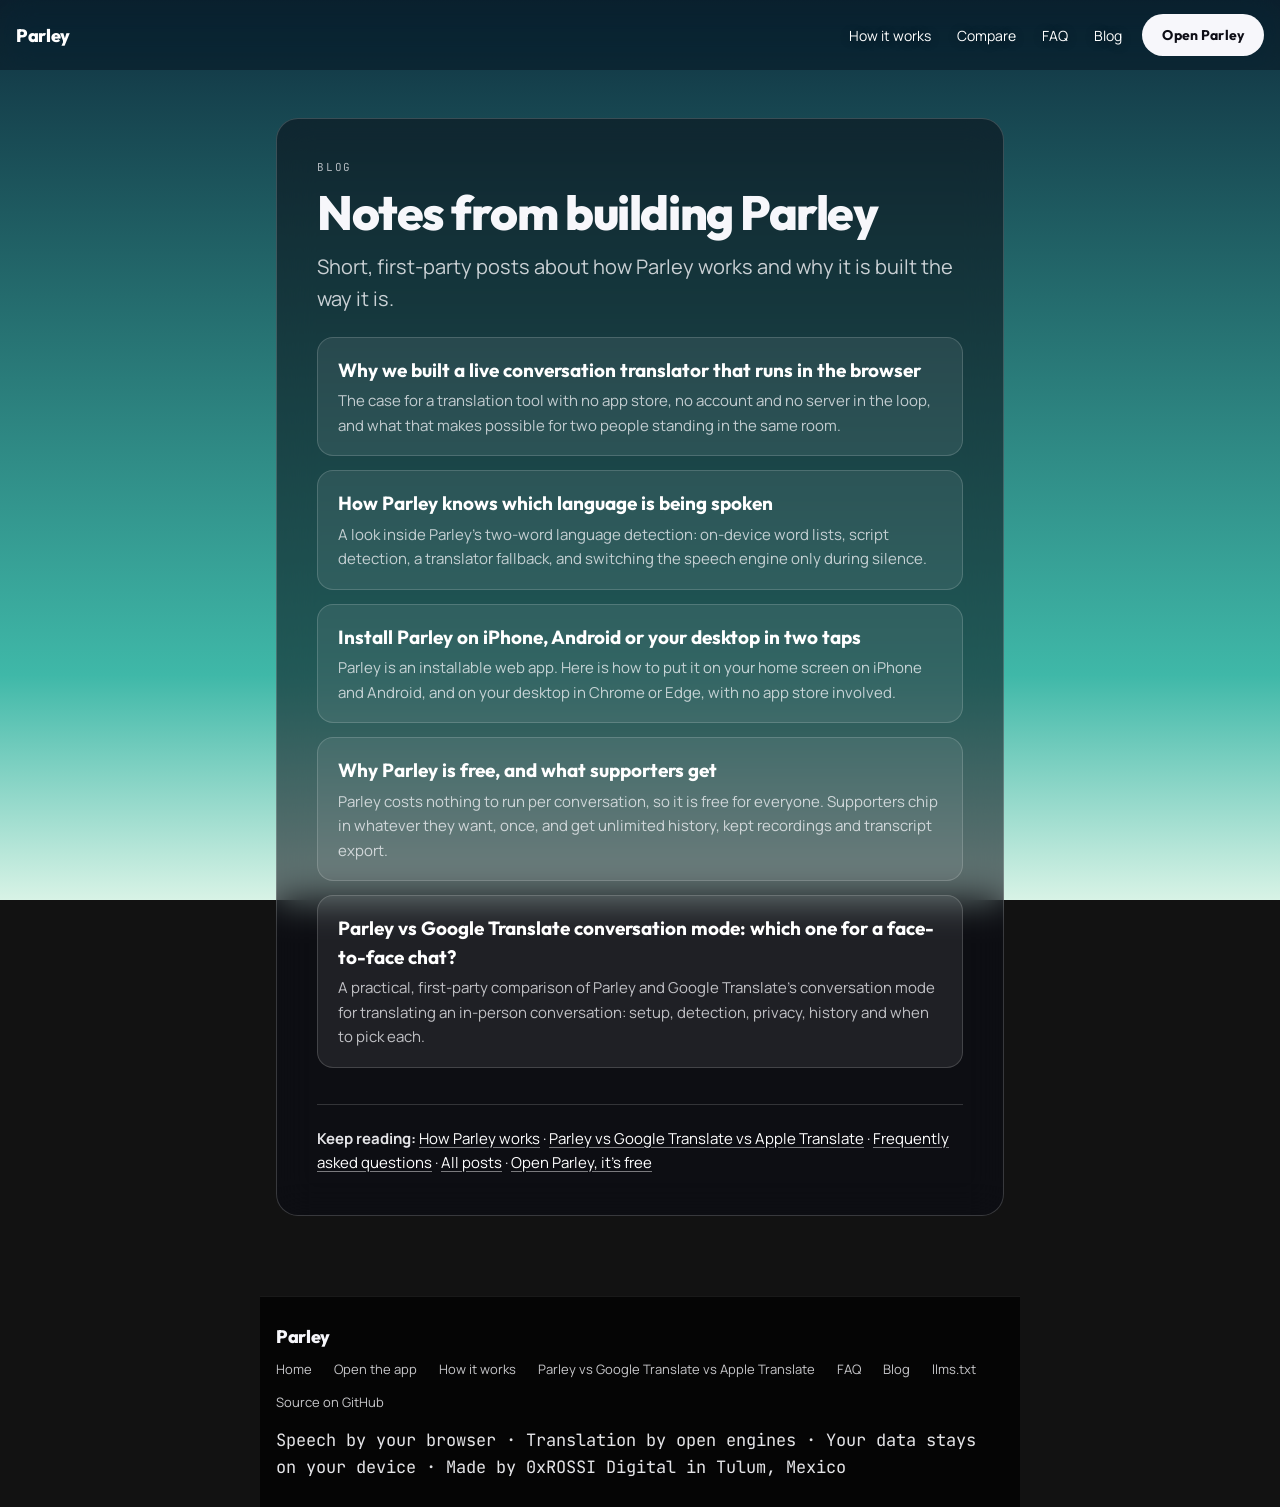
==== blog/index.html @ 6ef605bb "AI search: llms.txt, structured data, compare/FAQ/how-it-works pages, first-party blog, sitemap, rob" ====
<!doctype html>
<html lang="en">
<head>
<meta charset="utf-8">
<meta name="viewport" content="width=device-width, initial-scale=1, viewport-fit=cover">
<title>Parley blog: notes on live conversation translation</title>
<meta name="description" content="Posts from the Parley team about building a free live translator for in-person conversations: language detection, privacy, installing on any device, and comparisons with Google Translate and Apple Translate.">
<link rel="canonical" href="https://parley-murex.vercel.app/blog/">
<meta name="theme-color" content="#050505">
<meta property="og:title" content="Parley blog: notes on live conversation translation">
<meta property="og:description" content="Posts from the Parley team about building a free live translator for in-person conversations: language detection, privacy, installing on any device, and comparisons with Google Translate and Apple Translate.">
<meta property="og:type" content="website">
<meta property="og:url" content="https://parley-murex.vercel.app/blog/">
<meta property="og:site_name" content="Parley">
<meta name="twitter:card" content="summary">
<link rel="icon" href="/icon.svg" type="image/svg+xml">
<link rel="apple-touch-icon" href="/icon-192.png">
<link rel="preconnect" href="https://fonts.googleapis.com">
<link rel="preconnect" href="https://fonts.gstatic.com" crossorigin>
<link rel="stylesheet" href="https://fonts.googleapis.com/css2?family=Outfit:wght@500;600;700;800&family=Manrope:wght@400;500;600;700&family=JetBrains+Mono:wght@400;500&display=swap">
<script>try{var p=JSON.parse(localStorage.getItem("parley.prefs.v1")||"{}").palette;if(p&&p!=="sea")document.documentElement.setAttribute("data-palette",p)}catch(e){}</script>
<link rel="stylesheet" href="/styles.css">
<link rel="stylesheet" href="/landing.css">
<link rel="stylesheet" href="/pages.css">
<script type="application/ld+json">{"@context": "https://schema.org", "@type": "WebPage", "name": "Parley blog: notes on live conversation translation", "description": "Posts from the Parley team about building a free live translator for in-person conversations: language detection, privacy, installing on any device, and comparisons with Google Translate and Apple Translate.", "url": "https://parley-murex.vercel.app/blog/", "isPartOf": {"@type": "WebSite", "name": "Parley", "url": "https://parley-murex.vercel.app"}, "publisher": {"@type": "Organization", "name": "0xROSSI Digital", "url": "https://parley-murex.vercel.app"}}</script>
</head>
<body class="landing doc">
<header class="site-head scrolled">
  <a class="brand" href="/"><span class="brand-mark"></span><span>Parley</span></a>
  <nav class="site-nav" aria-label="Site">
    <a href="/how-it-works">How it works</a>
    <a href="/compare">Compare</a>
    <a href="/faq">FAQ</a>
    <a href="/blog/">Blog</a>
  </nav>
  <a class="btn btn-volt head-cta" href="/app">Open Parley</a>
</header>
<main>
<div class="card"><p class="eyebrow">Blog</p><h1>Notes from building Parley</h1><p class="lede">Short, first-party posts about how Parley works and why it is built the way it is.</p><div class="post-list"><a href="/blog/live-conversation-translation-in-the-browser"><b>Why we built a live conversation translator that runs in the browser</b><span>The case for a translation tool with no app store, no account and no server in the loop, and what that makes possible for two people standing in the same room.</span></a><a href="/blog/how-parley-knows-which-language-is-being-spoken"><b>How Parley knows which language is being spoken</b><span>A look inside Parley's two-word language detection: on-device word lists, script detection, a translator fallback, and switching the speech engine only during silence.</span></a><a href="/blog/install-parley-iphone-android-desktop"><b>Install Parley on iPhone, Android or your desktop in two taps</b><span>Parley is an installable web app. Here is how to put it on your home screen on iPhone and Android, and on your desktop in Chrome or Edge, with no app store involved.</span></a><a href="/blog/why-parley-is-free-and-what-supporters-get"><b>Why Parley is free, and what supporters get</b><span>Parley costs nothing to run per conversation, so it is free for everyone. Supporters chip in whatever they want, once, and get unlimited history, kept recordings and transcript export.</span></a><a href="/blog/parley-vs-google-translate-conversation-mode"><b>Parley vs Google Translate conversation mode: which one for a face-to-face chat?</b><span>A practical, first-party comparison of Parley and Google Translate's conversation mode for translating an in-person conversation: setup, detection, privacy, history and when to pick each.</span></a></div><div class="related"><p><b>Keep reading:</b> <a href="/how-it-works">How Parley works</a> · <a href="/compare">Parley vs Google Translate vs Apple Translate</a> · <a href="/faq">Frequently asked questions</a> · <a href="/blog/">All posts</a> · <a href="/app">Open Parley, it's free</a></p></div></div>
</main>
<footer class="site-foot">
  <div>
    <span class="brand"><span class="brand-mark"></span><span>Parley</span></span>
    <nav aria-label="Pages">
      <a href="/">Home</a><a href="/app">Open the app</a><a href="/how-it-works">How it works</a><a href="/compare">Parley vs Google Translate vs Apple Translate</a><a href="/faq">FAQ</a><a href="/blog/">Blog</a><a href="/llms.txt">llms.txt</a><a href="https://github.com/EliCrossDev/parley">Source on GitHub</a>
    </nav>
    <p class="mono" style="margin-top:14px">Speech by your browser · Translation by open engines · Your data stays on your device · Made by 0xROSSI Digital in Tulum, Mexico</p>
  </div>
</footer>
</body>
</html>
---- styles.css ----
/* Parley — design tokens
   Layout: single dark world. Black ground, white type, two voices in two colors.
   Yellow = Person 1 (volt, shifted warm so it is not Nike's), Blue = Person 2 (electric). */
:root {
  --bg: #050505;
  --bg-2: #0d0d0f;
  --bg-3: #141417;
  --line: rgba(255, 255, 255, 0.08);
  --line-2: rgba(255, 255, 255, 0.16);
  --fg: #f5f5f2;
  --fg-2: rgba(245, 245, 242, 0.62);
  --fg-3: rgba(245, 245, 242, 0.38);
  /* Speaker colors. --volt = language one, --blue = language two (names kept for the stylesheet; palettes below swap the values). */
  --volt: #f7f7fb;        /* language one: white glass */
  --volt-ink: #0e0e16;
  --volt-dim: rgba(247, 247, 251, 0.16);
  --blue: #16162a;        /* language two: dark glass */
  --blue-ink: #f7f7fb;
  --blue-dim: rgba(22, 22, 42, 0.5);
  --mid: #5fd0b8;
  /* sky: top, mid, horizon haze */
  --bg-c1: #0f2f3f; --bg-c2: #3fb8a8; --bg-c3: #d8f3e6;
  --glass: rgba(10, 12, 26, 0.5);
  --glass-2: rgba(10, 12, 26, 0.62);
  --glass-line: rgba(255, 255, 255, 0.22);
  --danger: #ff4d5a;
  --font-display: "Outfit", "Helvetica Neue", Arial, sans-serif;
  --font-body: "Manrope", "Helvetica Neue", Arial, sans-serif;
  --font-mono: "JetBrains Mono", ui-monospace, SFMono-Regular, Menlo, monospace;
  --radius: 22px;
  --radius-sm: 12px;
  --gutter-l: max(16px, env(safe-area-inset-left, 0px));
  --gutter-r: max(16px, env(safe-area-inset-right, 0px));
  --sat: env(safe-area-inset-top, 0px);
  --sab: env(safe-area-inset-bottom, 0px);
  color-scheme: dark;
}

/* Palettes — set data-palette on <html>. */
:root[data-palette="aurora"] { --bg-c1: #5b93d6; --bg-c2: #8fc6d8; --bg-c3: #f3cdb0; --mid: #7fb7c7; }
:root[data-palette="dawn"] { --bg-c1: #2a1f4a; --bg-c2: #c97aa0; --bg-c3: #ffd9a8; --mid: #e39ab0; }
:root[data-palette="sea"] { --bg-c1: #0f2f3f; --bg-c2: #3fb8a8; --bg-c3: #d8f3e6; --mid: #5fd0b8; }
:root[data-palette="night"] { --bg-c1: #070a14; --bg-c2: #1b2a44; --bg-c3: #3a3550; --mid: #2a3a5a; --glass: rgba(6, 8, 16, 0.6); --glass-2: rgba(6, 8, 16, 0.72); --glass-line: rgba(255, 255, 255, 0.16); --volt: #e9e9f2; --blue: #0b0d18; }
:root[data-palette="tide"] { --volt: #4ed8e8; --volt-ink: #00262b; --volt-dim: rgba(78,216,232,.16); --blue: #f2efe6; --blue-ink: #0b0b0d; --blue-dim: rgba(242,239,230,.12); --mid: #2b4bff; --bg-c1: #0b1a4a; --bg-c2: #2b6bff; --bg-c3: #8fe3f0; }
:root[data-palette="dusk"] { --volt: #fff4e0; --volt-ink: #1a0b1f; --volt-dim: rgba(255,244,224,.14); --blue: #ff6a3d; --blue-ink: #2a0e00; --blue-dim: rgba(255,106,61,.2); --mid: #ff3d7a; --bg-c1: #2b0a3d; --bg-c2: #ff3d7a; --bg-c3: #ffd36b; }
:root[data-palette="volt"] { --volt: #d9ff3b; --volt-ink: #0a0b00; --volt-dim: rgba(217,255,59,.14); --blue: #2f6bff; --blue-ink: #ffffff; --blue-dim: rgba(47,107,255,.18); --mid: #3a7bff; --bg-c1: #d9ff3b; --bg-c2: #2f6bff; --bg-c3: #1b2a80; }
:root[data-palette="neon"] { --volt: #4ed8e8; --volt-ink: #00262b; --volt-dim: rgba(78,216,232,.16); --blue: #d9ff3b; --blue-ink: #0a0b00; --blue-dim: rgba(217,255,59,.14); --mid: #2bff9e; --bg-c1: #4ed8e8; --bg-c2: #2bff9e; --bg-c3: #d9ff3b; }
:root[data-palette="ember"] { --volt: #4ed8e8; --volt-ink: #00262b; --volt-dim: rgba(78,216,232,.16); --blue: #ff8a3d; --blue-ink: #2a0e00; --blue-dim: rgba(255,138,61,.16); --mid: #ff4d6d; --bg-c1: #4ed8e8; --bg-c2: #ff4d6d; --bg-c3: #ff8a3d; }

*, *::before, *::after { box-sizing: border-box; }
html, body { height: 100%; }
body {
  margin: 0;
  background: var(--bg);
  color: var(--fg);
  font-family: var(--font-body);
  font-size: 16px;
  line-height: 1.5;
  -webkit-font-smoothing: antialiased;
  overflow-x: hidden;
}
img, svg, canvas { max-width: 100%; display: block; }
[hidden] { display: none !important; }
button { font: inherit; color: inherit; background: none; border: 0; cursor: pointer; padding: 0; }
button:focus-visible, a:focus-visible, input:focus-visible { outline: 2px solid var(--volt); outline-offset: 3px; }
a { color: inherit; text-decoration: none; }
h1, h2, h3 { margin: 0; font-family: var(--font-display); letter-spacing: -0.03em; text-wrap: balance; }
p { margin: 0; }

.eyebrow {
  font-family: var(--font-mono);
  font-size: 11px;
  letter-spacing: 0.18em;
  text-transform: uppercase;
  color: var(--fg-3);
}

.btn {
  display: inline-flex; align-items: center; justify-content: center; gap: 10px;
  height: 52px; padding: 0 26px; border-radius: 999px;
  font-family: var(--font-display); font-weight: 700; font-size: 15px; letter-spacing: 0.01em;
  transition: transform .15s ease, background .2s ease, color .2s ease, box-shadow .2s ease;
  white-space: nowrap;
}
.btn:active { transform: scale(.97); }
.btn-volt { background: var(--volt); color: var(--volt-ink); box-shadow: 0 0 0 0 rgba(217,255,59,0); }
.btn-volt:hover { box-shadow: 0 0 40px rgba(217,255,59,.35); }
.btn-ghost { border: 1px solid var(--line-2); color: var(--fg); }
.btn-ghost:hover { border-color: var(--fg); }
.btn-blue { background: var(--blue); color: var(--blue-ink); }
.btn-blue:hover { box-shadow: 0 0 40px rgba(47,107,255,.4); }

.chip {
  display: inline-flex; align-items: center; gap: 8px;
  height: 34px; padding: 0 14px; border-radius: 999px;
  border: 1px solid var(--line-2); font-size: 13px; color: var(--fg-2);
  font-family: var(--font-mono);
}

@media (prefers-reduced-motion: reduce) {
  *, *::before, *::after { animation-duration: .001ms !important; transition-duration: .001ms !important; scroll-behavior: auto !important; }
}
---- landing.css ----
/* ===== Landing ===== */
.landing { overflow-x: hidden; height: auto; }
.hero-bg { position: fixed; inset: 0; z-index: 0; pointer-events: none; }
.hero-bg::before { content: ""; position: absolute; inset: 0; z-index: 1; backdrop-filter: blur(40px) saturate(1.7); -webkit-backdrop-filter: blur(40px) saturate(1.7); pointer-events: none; }
#hero-canvas { width: 100%; height: 100%; }
.hero-bg::after { content: ""; position: absolute; inset: 0; background:
  linear-gradient(90deg, rgba(5,5,5,.35) 0%, rgba(5,5,5,.1) 40%, rgba(5,5,5,0) 70%),
  linear-gradient(180deg, rgba(5,5,5,.05) 0%, rgba(5,5,5,0) 40%, rgba(5,5,5,.75) 100%); }
@media (max-width: 819px) { .hero-bg::after { background: linear-gradient(180deg, rgba(5,5,5,.4) 0%, rgba(5,5,5,.05) 45%, rgba(5,5,5,.7) 100%); } }

.site-head {
  position: sticky; top: env(safe-area-inset-top, 0px); z-index: 10;
  display: flex; align-items: center; gap: 20px;
  padding-left: var(--gutter-l); padding-right: var(--gutter-r); padding-block: 14px;
  background: transparent;
}
.landing::before { content: ""; position: fixed; inset: 0 0 auto; height: env(safe-area-inset-top, 0px); z-index: 11; background: transparent; }
.brand { display: inline-flex; align-items: center; gap: 9px; font-family: var(--font-display); font-weight: 800; font-size: 18px; letter-spacing: -0.02em; }
.brand-mark { width: 13px; height: 13px; border-radius: 3px; background: linear-gradient(135deg, var(--volt) 50%, var(--blue) 50%); }
.site-nav { margin-left: auto; display: none; gap: 26px; font-size: 14px; color: var(--fg-2); }
.site-nav a:hover { color: var(--fg); }
.head-cta { height: 42px; padding: 0 20px; font-size: 14px; margin-left: auto; }
@media (min-width: 820px) { .site-nav { display: flex; } .head-cta { margin-left: 0; } }

main { position: relative; z-index: 1; }
section {
  padding-left: var(--gutter-l); padding-right: var(--gutter-r);
  padding-block: clamp(64px, 12vw, 140px);
  max-width: 1120px; margin: 0 auto;
}
section h2 { font-size: clamp(32px, 6vw, 60px); font-weight: 800; line-height: 1.02; margin: 12px 0 18px; }

/* Hero */
.hero { padding-top: clamp(60px, 14vh, 140px); padding-bottom: clamp(40px, 8vw, 80px); display: flex; flex-direction: column; gap: 20px; align-items: flex-start; min-height: 70vh; justify-content: center; }
.hero-title { font-size: clamp(56px, 12vw, 136px); font-weight: 800; line-height: .92; letter-spacing: -0.04em; }
.hero-sub { font-size: clamp(17px, 2.2vw, 22px); color: var(--fg-2); max-width: 46ch; }
.hero-ctas { display: flex; gap: 12px; flex-wrap: wrap; }
.hero-note { font-family: var(--font-mono); font-size: 12px; color: var(--fg-3); }

/* Reveal */
.reveal { opacity: 1; transform: none; transition: opacity .7s ease, transform .7s cubic-bezier(.2,.8,.2,1); }
.js .reveal:not(.in) { opacity: 0; transform: translateY(26px); }

/* Demo */
.demo-section { display: grid; grid-template-columns: 1fr; gap: 40px; align-items: center; }
@media (min-width: 820px) { .demo-section { grid-template-columns: 380px 1fr; gap: 80px; } }
.demo-copy p:not(.eyebrow) { color: var(--fg-2); font-size: 17px; max-width: 44ch; }
.phone {
  width: 100%; max-width: 380px; aspect-ratio: 9 / 18.5; margin: 0 auto;
  border-radius: 44px; border: 1px solid var(--line-2); background: linear-gradient(180deg, var(--bg-c1) 0%, var(--bg-c2) 55%, var(--bg-c3) 100%);
  box-shadow: 0 40px 120px rgba(0,0,0,.7), inset 0 0 0 6px #0b0b0d;
  padding: 18px 14px; display: flex; flex-direction: column; gap: 10px; overflow: hidden; position: relative;
}
.phone-top { display: flex; gap: 10px; align-items: center; font-family: var(--font-mono); font-size: 11px; color: var(--fg-3); padding: 8px 8px 0; }
.phone-top .dot { width: 7px; height: 7px; border-radius: 50%; background: var(--danger); animation: blink 1.4s infinite; }
.phone-top .right { margin-left: auto; }
#demo-status.a { color: var(--volt); } #demo-status.b { color: var(--blue); }
.phone .bubble.b { color: var(--blue-ink); }
.pill.b.live { color: var(--blue); }
@keyframes blink { 50% { opacity: .25; } }
.phone-wave { height: 60px; }
#demo-ribbon { width: 100%; height: 100%; }
.phone-convo { flex: 1; display: flex; flex-direction: column; gap: 8px; padding: 4px 4px; overflow: hidden; justify-content: flex-end; }
.phone .bubble { max-width: 86%; padding: 11px 14px 9px; border-radius: 20px; display: flex; flex-direction: column; gap: 3px; animation: pop .35s cubic-bezier(.2,.9,.3,1.2) both; }
.phone .bubble.a { align-self: flex-start; background: var(--volt); color: var(--volt-ink); border-bottom-left-radius: 6px; }
.phone .bubble.b { align-self: flex-end; background: var(--blue); color: #fff; border-bottom-right-radius: 6px; }
.phone .bubble .orig { font-size: 11px; opacity: .7; }
.phone .bubble .trans { font-family: var(--font-display); font-weight: 700; font-size: 17px; line-height: 1.18; letter-spacing: -0.01em; }
@keyframes pop { from { opacity: 0; transform: translateY(12px) scale(.96); } to { opacity: 1; transform: none; } }
.phone-bottom { display: grid; grid-template-columns: 1fr auto 1fr; align-items: center; gap: 10px; padding: 8px 6px 4px; border-top: 1px solid var(--line); }
.pill { display: inline-flex; align-items: center; gap: 8px; height: 34px; padding: 0 12px; border-radius: 999px; border: 1px solid var(--line-2); font-family: var(--font-mono); font-size: 11px; letter-spacing: .08em; color: var(--fg-2); transition: all .25s; }
.pill i { width: 8px; height: 8px; border-radius: 50%; }
.pill.a i { background: var(--volt); } .pill.b i { background: var(--blue); }
.pill.b { justify-self: end; }
.pill.a.live { background: var(--volt-dim); border-color: var(--volt); color: var(--volt); }
.pill.b.live { background: var(--blue-dim); border-color: var(--blue); color: #8fb0ff; }
.phone .stop { width: 44px; height: 44px; border-radius: 50%; background: var(--fg); position: relative; }
.phone .stop::after { content: ""; position: absolute; inset: 14px; border-radius: 4px; background: #000; }

/* How */
.steps { display: grid; grid-template-columns: 1fr; gap: 14px; margin-top: 30px; }
@media (min-width: 720px) { .steps { grid-template-columns: repeat(3, 1fr); } }
.step { padding: 26px; border-radius: var(--radius); border: 1px solid var(--line); background: rgba(13,13,15,.7); backdrop-filter: blur(8px); display: flex; flex-direction: column; gap: 10px; }
.step-n { font-family: var(--font-display); font-weight: 800; font-size: 40px; color: var(--volt); line-height: 1; }
.step:nth-child(2) .step-n { color: var(--fg); } .step:nth-child(3) .step-n { color: var(--blue); }
.step h3 { font-size: 22px; }
.step p { color: var(--fg-2); font-size: 15px; }

/* Features */
.features { display: grid; grid-template-columns: 1fr; gap: 0; border-top: 1px solid var(--line); border-bottom: 1px solid var(--line); padding-block: 0; }
@media (min-width: 720px) { .features { grid-template-columns: repeat(3, 1fr); } .feature + .feature { border-left: 1px solid var(--line); } }
.feature { padding: 36px 26px; display: flex; flex-direction: column; gap: 10px; }
.feature h3 { font-size: 20px; }
.feature p { color: var(--fg-2); font-size: 15px; }
@media (max-width: 719px) { .feature + .feature { border-top: 1px solid var(--line); } }

/* Languages */
.languages { padding-left: 0; padding-right: 0; max-width: none; }
.languages .eyebrow, .languages h2 { padding-left: var(--gutter-l); padding-right: var(--gutter-r); max-width: 1120px; margin-left: auto; margin-right: auto; }
.languages h2 { margin-bottom: 36px; }
.marquee { overflow: hidden; -webkit-mask-image: linear-gradient(to right, transparent, #000 10%, #000 90%, transparent); mask-image: linear-gradient(to right, transparent, #000 10%, #000 90%, transparent); padding: 8px 0; }
.marquee-track { display: flex; gap: 12px; width: max-content; animation: scroll 60s linear infinite; }
.marquee.reverse .marquee-track { animation-direction: reverse; animation-duration: 75s; }
@keyframes scroll { to { transform: translateX(-50%); } }
.lang-tile { display: inline-flex; flex-direction: column; gap: 2px; padding: 14px 20px; border-radius: 16px; border: 1px solid var(--line); background: rgba(13,13,15,.8); white-space: nowrap; }
.lang-tile b { font-family: var(--font-display); font-weight: 700; font-size: 20px; }
.lang-tile span { font-family: var(--font-mono); font-size: 11px; color: var(--fg-3); letter-spacing: .1em; }
.lang-tile:nth-child(3n) b { color: var(--volt); } .lang-tile:nth-child(3n+1) b { color: var(--blue); }

/* Pricing */
.plans { display: grid; grid-template-columns: 1fr; gap: 14px; margin-top: 30px; }
@media (min-width: 720px) { .plans { grid-template-columns: 1fr 1fr; max-width: 820px; } }
.plan { padding: 30px; border-radius: var(--radius); border: 1px solid var(--line); background: rgba(13,13,15,.8); display: flex; flex-direction: column; gap: 14px; }
.plan.pro { border-color: color-mix(in srgb, var(--blue) 50%, transparent); background: linear-gradient(160deg, var(--blue-dim), rgba(13,13,15,.8) 60%); }
.plan-name { font-family: var(--font-mono); font-size: 12px; letter-spacing: .16em; text-transform: uppercase; color: var(--fg-3); }
.plan-price { font-family: var(--font-display); font-weight: 800; font-size: 56px; line-height: 1; letter-spacing: -0.03em; text-wrap: balance; }
.plan.pro .plan-price { font-size: 38px; }
.plan-price span + span { display: block; font-size: 14px; color: rgba(247,247,251,.7); letter-spacing: 0; font-family: var(--font-mono); margin-top: 8px; text-transform: uppercase; }
.plan ul { list-style: none; margin: 0; padding: 0; display: flex; flex-direction: column; gap: 8px; color: var(--fg-2); font-size: 15px; }
.plan li::before { content: "—"; color: var(--fg-3); margin-right: 10px; }
.plan .btn { margin-top: auto; align-self: flex-start; }

/* Open source */
.open-sub { color: var(--fg-2); font-size: 17px; max-width: 60ch; margin-bottom: 30px; }
.credits-grid { display: grid; grid-template-columns: 1fr; gap: 12px; }
@media (min-width: 720px) { .credits-grid { grid-template-columns: 1fr 1fr; } }
.credit { display: flex; flex-direction: column; gap: 6px; padding: 22px; border-radius: 18px; border: 1px solid var(--line); background: rgba(13,13,15,.8); transition: border-color .2s, transform .2s; }
.credit:hover { border-color: var(--volt); transform: translateY(-2px); }
.credit-name { font-family: var(--font-display); font-weight: 700; font-size: 20px; }
.credit-desc { color: var(--fg-2); font-size: 14px; }

/* Final */
.final { text-align: center; display: flex; flex-direction: column; align-items: center; gap: 24px; }
.final h2 { font-size: clamp(40px, 9vw, 96px); }
.btn.big { height: 64px; padding: 0 36px; font-size: 18px; }

.site-foot { position: relative; z-index: 1; display: flex; flex-wrap: wrap; gap: 14px; align-items: center; justify-content: space-between; padding-left: var(--gutter-l); padding-right: var(--gutter-r); padding-block: 26px calc(var(--sab) + 26px); border-top: 1px solid var(--line); background: var(--bg); }
.mono { font-family: var(--font-mono); font-size: 12px; color: var(--fg-3); }

/* glass pass */
.btn-volt { background: #f7f7fb; color: #0e0e16; }
.step, .plan, .credit, .feature, .lang-tile { background: rgba(10,12,26,.55); border-color: rgba(255,255,255,.16); backdrop-filter: blur(18px); -webkit-backdrop-filter: blur(18px); }
.plan.pro { border-color: rgba(255,255,255,.4); background: rgba(10,12,26,.62); }
.btn-blue { background: rgba(255,255,255,.9); color: #0e0e16; }
.phone .bubble.a { background: rgba(255,255,255,.92); color: #0e0e16; }
.phone .bubble.b { background: rgba(14,14,24,.6); color: #f7f7fb; border: 1px solid rgba(255,255,255,.18); }
.pill.a.live { background: rgba(255,255,255,.9); color: #0e0e16; border-color: #fff; }
.pill.b.live { background: rgba(14,14,24,.7); color: #f7f7fb; border-color: rgba(255,255,255,.45); }
.pill.a i { background: #fff; } .pill.b i { background: #16162a; border: 1px solid rgba(255,255,255,.6); }
.step-n, .step:nth-child(3) .step-n { color: #f7f7fb; }
.lang-tile:nth-child(3n) b, .lang-tile:nth-child(3n+1) b { color: #f7f7fb; }
.brand-mark { display: none; }

/* readability over the sky */
.hero-title { text-shadow: 0 2px 24px rgba(0,0,0,.35); }
.hero-sub { color: #f7f7fb; text-shadow: 0 1px 14px rgba(0,0,0,.4); }
.hero-note, .hero .eyebrow { color: rgba(247,247,251,.85); text-shadow: 0 1px 10px rgba(0,0,0,.4); }
.site-nav a { color: #f7f7fb; text-shadow: 0 1px 10px rgba(0,0,0,.35); }
.demo-copy p:not(.eyebrow), .step p, .feature p, .plan ul, .credit-desc, .open-sub { color: rgba(247,247,251,.88); }
.eyebrow { color: rgba(247,247,251,.75); }

/* demo phone matches the live app */
.phone { position: relative; }
.phone::before { content: ""; position: absolute; inset: 6px; border-radius: 40px; backdrop-filter: blur(30px) saturate(1.4); -webkit-backdrop-filter: blur(30px) saturate(1.4); background: linear-gradient(180deg, rgba(8,8,14,.1), rgba(8,8,14,.3)); pointer-events: none; }
.phone > * { position: relative; }
.phone-top { color: rgba(247,247,251,.85); } #demo-status { color: #f7f7fb !important; letter-spacing: .06em; text-transform: uppercase; }
.phone-bottom { background: rgba(10,12,26,.35); border-radius: 0 0 36px 36px; margin: 0 -8px -12px; padding: 10px 14px 12px; }
.phone .stop { background: #f7f7fb; } .phone .stop::after { background: #0e0e16; }

/* headline language flip */
.flip { display: inline-block; white-space: nowrap; transform-origin: 50% 100%; }
.flip.in { animation: flipin .18s cubic-bezier(.2,.8,.2,1); }
.flip.flipping { color: rgba(247,247,251,.85); }
.flip.settled { animation: settle .5s cubic-bezier(.2,.9,.2,1.2); color: #f7f7fb; }
@keyframes flipin { from { opacity: .2; transform: translateY(.12em) rotateX(55deg); } to { opacity: 1; transform: none; } }
@keyframes settle { 0% { transform: scale(.96); letter-spacing: -.06em; } 60% { transform: scale(1.015); } 100% { transform: none; } }
/* readability where the sky gets bright */
.site-head { transition: background .3s, backdrop-filter .3s; }
.site-head.scrolled { background: rgba(8,10,20,.42); backdrop-filter: blur(16px) saturate(1.2); -webkit-backdrop-filter: blur(16px) saturate(1.2); }
.demo-copy { position: relative; }
.demo-copy h2, .demo-copy p { text-shadow: 0 2px 18px rgba(0,0,0,.45); }
.how .eyebrow, .how h2, .pricing h2, .pricing .eyebrow, .languages h2, .languages .eyebrow, .open h2, .open .eyebrow, .open-sub, .final h2 { text-shadow: 0 2px 18px rgba(0,0,0,.45); }

.pill { min-width: 92px; justify-content: center; }
.pill.a { justify-self: start; }

/* Hero language chips: pick the site language before going on */
.hero-langs { display: flex; flex-wrap: wrap; gap: 8px; margin-top: 2px; }
.hero-langs button { height: 32px; padding: 0 13px; border-radius: 999px; border: 1px solid rgba(255,255,255,.3); background: rgba(255,255,255,.12); color: #f7f7fb; font-family: var(--font-body); font-size: 13px; font-weight: 500; cursor: pointer; backdrop-filter: blur(12px); -webkit-backdrop-filter: blur(12px); transition: background .2s, border-color .2s, color .2s, transform .2s; }
.hero-langs button:hover { background: rgba(255,255,255,.22); }
.hero-langs button.is-active { background: rgba(255,255,255,.92); color: #0e0e16; border-color: #fff; }
.hero-langs button:active { transform: scale(.97); }
.hero-tip { font-size: 14px; line-height: 1.45; color: #f7f7fb; background: rgba(14,14,24,.45); border: 1px solid rgba(255,255,255,.25); border-radius: 14px; padding: 12px 14px; backdrop-filter: blur(14px); -webkit-backdrop-filter: blur(14px); max-width: 520px; }
.foot-nav { display: flex; flex-wrap: wrap; gap: 10px 22px; font-size: 13px; width: 100%; margin-top: 6px; }
.foot-nav a { color: rgba(247,247,251,.75); text-decoration: none; } .foot-nav a:hover { color: #fff; }
---- pages.css ----
/* Parley: article and info pages */
body.doc { background: linear-gradient(180deg, var(--bg-c1, #0f2f3f) 0%, var(--bg-c2, #3fb8a8) 75%, var(--bg-c3, #d8f3e6) 100%) fixed; color: #f7f7fb; font-family: var(--font-body); margin: 0; min-height: 100vh; }
.doc .site-head { position: sticky; top: 0; }
.doc main { max-width: 760px; margin: 0 auto; padding: 48px max(16px, env(safe-area-inset-left, 0px)) 80px max(16px, env(safe-area-inset-right, 0px)); }
.doc article, .doc .card { background: rgba(10,12,20,.55); border: 1px solid rgba(255,255,255,.18); border-radius: 22px; padding: clamp(22px, 4vw, 40px); backdrop-filter: blur(18px); -webkit-backdrop-filter: blur(18px); }
.doc h1 { font-family: var(--font-display); font-weight: 800; font-size: clamp(32px, 6vw, 48px); line-height: 1.05; letter-spacing: -0.03em; margin: 0 0 14px; text-wrap: balance; }
.doc h2 { font-family: var(--font-display); font-weight: 700; font-size: clamp(22px, 3.6vw, 28px); letter-spacing: -0.02em; margin: 34px 0 10px; text-wrap: balance; }
.doc h3 { font-family: var(--font-display); font-weight: 600; font-size: 18px; margin: 24px 0 6px; }
.doc p, .doc li { font-size: 17px; line-height: 1.6; color: rgba(247,247,251,.92); }
.doc .lede { font-size: 20px; color: rgba(247,247,251,.8); }
.doc .eyebrow { font-family: var(--font-mono); font-size: 11px; letter-spacing: .16em; text-transform: uppercase; color: rgba(247,247,251,.7); margin: 0 0 10px; }
.doc a { color: #fff; text-decoration: underline; text-underline-offset: 3px; text-decoration-color: rgba(255,255,255,.45); }
.doc a:hover { text-decoration-color: #fff; }
.doc table { width: 100%; border-collapse: collapse; margin: 18px 0; font-size: 15px; }
.doc th, .doc td { text-align: left; padding: 10px 10px; border-bottom: 1px solid rgba(255,255,255,.16); vertical-align: top; }
.doc th { font-family: var(--font-mono); font-size: 11px; letter-spacing: .12em; text-transform: uppercase; color: rgba(247,247,251,.7); }
.doc .table-wrap { overflow-x: auto; }
.doc .cta { display: inline-flex; align-items: center; height: 50px; padding: 0 22px; border-radius: 999px; background: #fff; color: #0e0e16; font-weight: 700; text-decoration: none; margin-top: 18px; }
.doc .meta { font-family: var(--font-mono); font-size: 12px; color: rgba(247,247,251,.65); margin-bottom: 18px; }
.doc .post-list { display: grid; gap: 14px; margin-top: 22px; }
.doc .post-list a { display: block; padding: 18px 20px; border-radius: 16px; background: rgba(255,255,255,.08); border: 1px solid rgba(255,255,255,.16); text-decoration: none; }
.doc .post-list a b { display: block; font-family: var(--font-display); font-size: 19px; margin-bottom: 4px; }
.doc .post-list a span { color: rgba(247,247,251,.75); font-size: 15px; }
.doc .related { margin-top: 36px; padding-top: 22px; border-top: 1px solid rgba(255,255,255,.16); }
.doc .related p { font-size: 15px; }
.doc .site-foot { max-width: 760px; margin: 0 auto; }
.doc .site-foot nav { display: flex; flex-wrap: wrap; gap: 14px 22px; font-size: 13px; margin-top: 10px; }
.doc .site-foot nav a { color: rgba(247,247,251,.8); text-decoration: none; }
.doc .brand, .doc .btn, .doc .site-nav a { text-decoration: none; }
.doc .btn-volt { color: #0e0e16; }
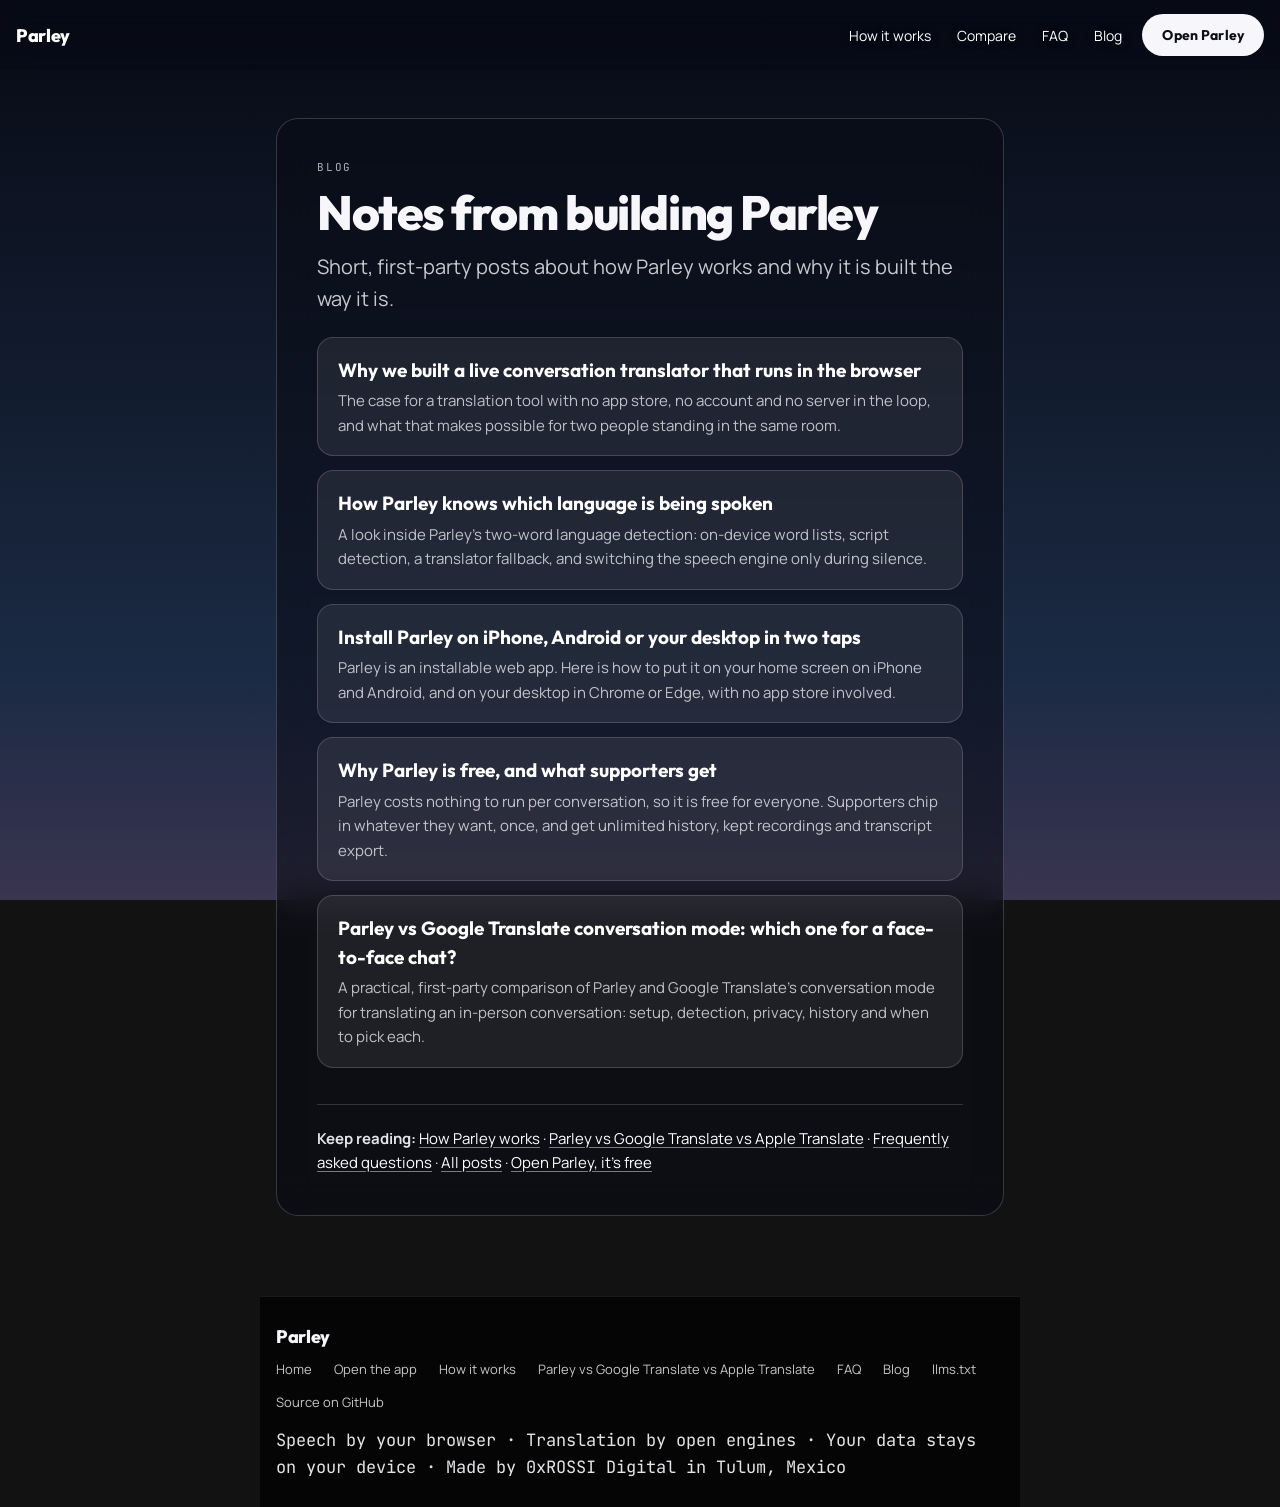
==== commit 1d6c7f5c: "Night is the default palette everywhere; icon on night colors; Night first in the picker Co-Authored" ====
--- a/blog/index.html
+++ b/blog/index.html
@@ -1,5 +1,5 @@
 <!doctype html>
-<html lang="en">
+<html lang="en" data-palette="night">
 <head>
 <meta charset="utf-8">
 <meta name="viewport" content="width=device-width, initial-scale=1, viewport-fit=cover">
@@ -18,7 +18,7 @@
 <link rel="preconnect" href="https://fonts.googleapis.com">
 <link rel="preconnect" href="https://fonts.gstatic.com" crossorigin>
 <link rel="stylesheet" href="https://fonts.googleapis.com/css2?family=Outfit:wght@500;600;700;800&family=Manrope:wght@400;500;600;700&family=JetBrains+Mono:wght@400;500&display=swap">
-<script>try{var p=JSON.parse(localStorage.getItem("parley.prefs.v1")||"{}").palette;if(p&&p!=="sea")document.documentElement.setAttribute("data-palette",p)}catch(e){}</script>
+<script>try{var p=JSON.parse(localStorage.getItem("parley.prefs.v1")||"{}").palette;document.documentElement.setAttribute("data-palette",p||"night")}catch(e){}</script>
 <link rel="stylesheet" href="/styles.css">
 <link rel="stylesheet" href="/landing.css">
 <link rel="stylesheet" href="/pages.css">
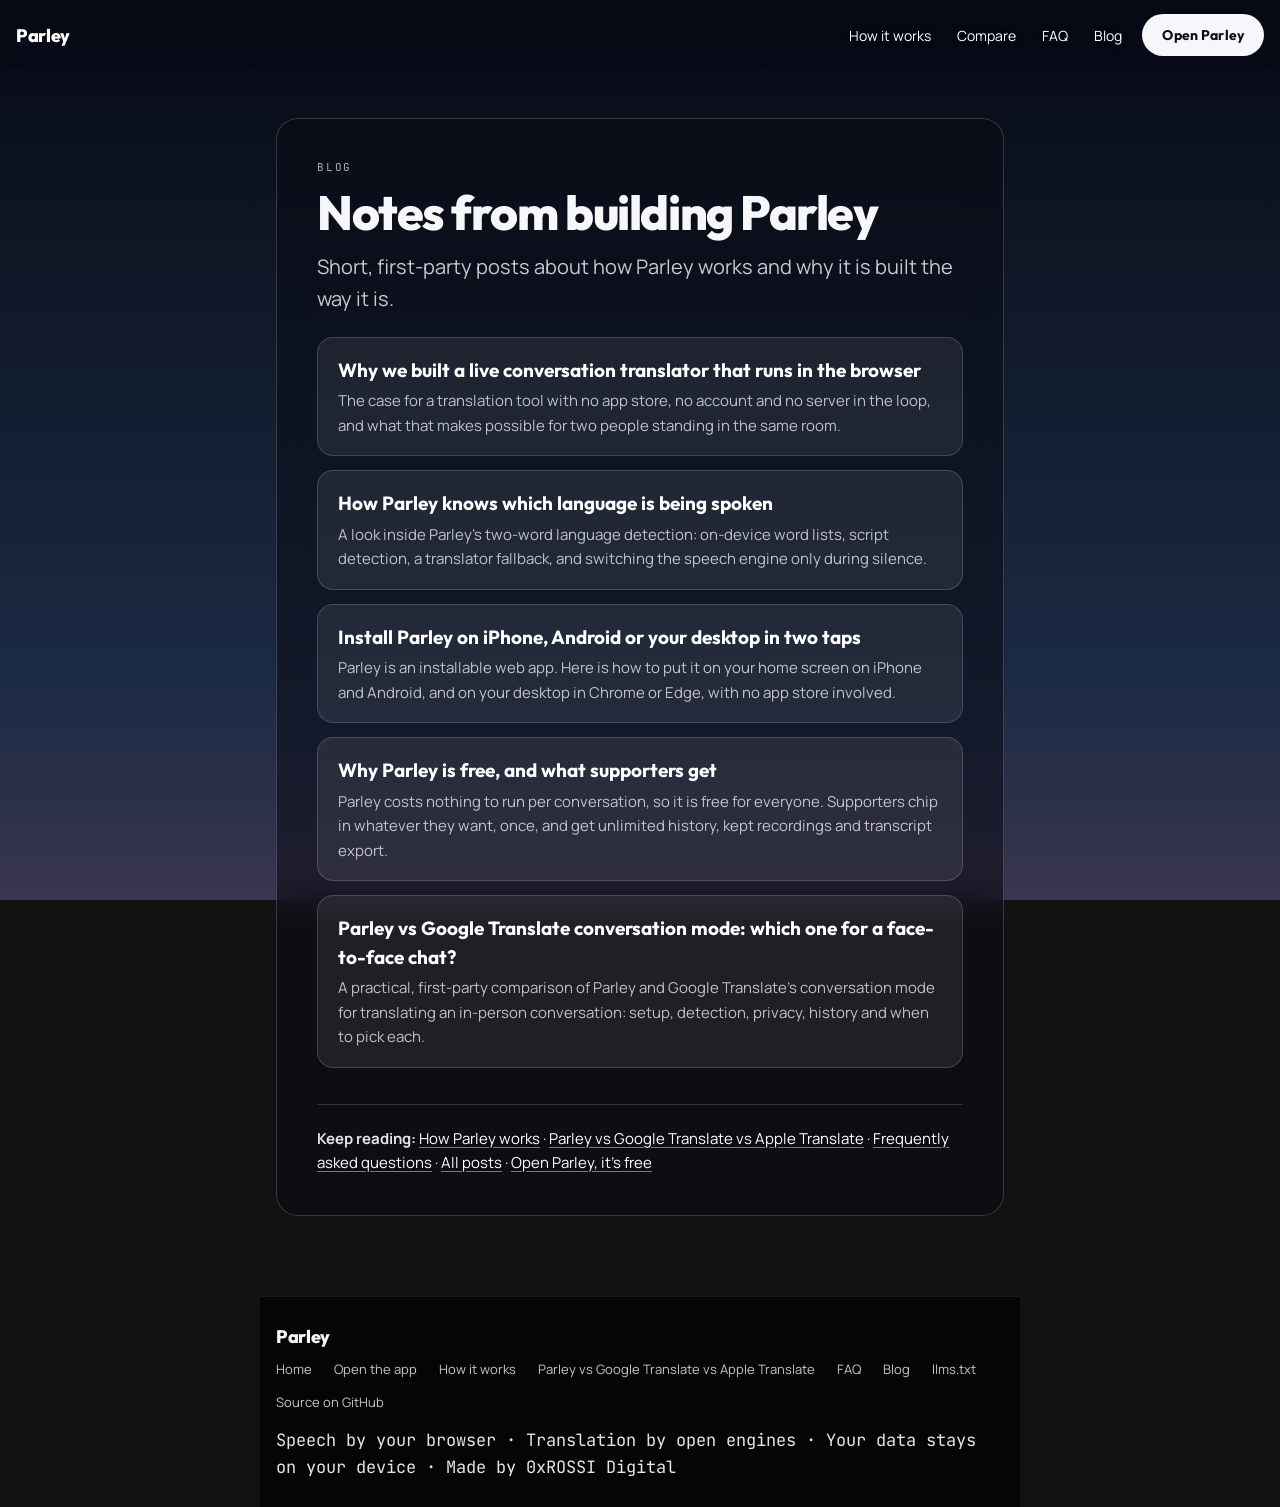
==== commit 3d14d377: "Drop location from maker credit; add offline FAQ Co-Authored-By: Claude Fable 5.1 <noreply@anthropic" ====
--- a/blog/index.html
+++ b/blog/index.html
@@ -5,16 +5,18 @@
 <meta name="viewport" content="width=device-width, initial-scale=1, viewport-fit=cover">
 <title>Parley blog: notes on live conversation translation</title>
 <meta name="description" content="Posts from the Parley team about building a free live translator for in-person conversations: language detection, privacy, installing on any device, and comparisons with Google Translate and Apple Translate.">
-<link rel="canonical" href="https://parley-murex.vercel.app/blog/">
+<link rel="canonical" href="https://getparley.vercel.app/blog/">
 <meta name="theme-color" content="#050505">
 <meta property="og:title" content="Parley blog: notes on live conversation translation">
 <meta property="og:description" content="Posts from the Parley team about building a free live translator for in-person conversations: language detection, privacy, installing on any device, and comparisons with Google Translate and Apple Translate.">
 <meta property="og:type" content="website">
-<meta property="og:url" content="https://parley-murex.vercel.app/blog/">
+<meta property="og:url" content="https://getparley.vercel.app/blog/">
 <meta property="og:site_name" content="Parley">
 <meta name="twitter:card" content="summary">
 <link rel="icon" href="/icon.svg" type="image/svg+xml">
-<link rel="apple-touch-icon" href="/icon-192.png">
+<link rel="icon" type="image/png" sizes="32x32" href="/favicon-32.png">
+<link rel="shortcut icon" href="/favicon.ico">
+<link rel="apple-touch-icon" href="/apple-touch-icon.png">
 <link rel="preconnect" href="https://fonts.googleapis.com">
 <link rel="preconnect" href="https://fonts.gstatic.com" crossorigin>
 <link rel="stylesheet" href="https://fonts.googleapis.com/css2?family=Outfit:wght@500;600;700;800&family=Manrope:wght@400;500;600;700&family=JetBrains+Mono:wght@400;500&display=swap">
@@ -22,7 +24,7 @@
 <link rel="stylesheet" href="/styles.css">
 <link rel="stylesheet" href="/landing.css">
 <link rel="stylesheet" href="/pages.css">
-<script type="application/ld+json">{"@context": "https://schema.org", "@type": "WebPage", "name": "Parley blog: notes on live conversation translation", "description": "Posts from the Parley team about building a free live translator for in-person conversations: language detection, privacy, installing on any device, and comparisons with Google Translate and Apple Translate.", "url": "https://parley-murex.vercel.app/blog/", "isPartOf": {"@type": "WebSite", "name": "Parley", "url": "https://parley-murex.vercel.app"}, "publisher": {"@type": "Organization", "name": "0xROSSI Digital", "url": "https://parley-murex.vercel.app"}}</script>
+<script type="application/ld+json">{"@context": "https://schema.org", "@type": "WebPage", "name": "Parley blog: notes on live conversation translation", "description": "Posts from the Parley team about building a free live translator for in-person conversations: language detection, privacy, installing on any device, and comparisons with Google Translate and Apple Translate.", "url": "https://getparley.vercel.app/blog/", "isPartOf": {"@type": "WebSite", "name": "Parley", "url": "https://getparley.vercel.app"}, "publisher": {"@type": "Organization", "name": "0xROSSI Digital", "url": "https://getparley.vercel.app"}}</script>
 </head>
 <body class="landing doc">
 <header class="site-head scrolled">
@@ -44,7 +46,7 @@
     <nav aria-label="Pages">
       <a href="/">Home</a><a href="/app">Open the app</a><a href="/how-it-works">How it works</a><a href="/compare">Parley vs Google Translate vs Apple Translate</a><a href="/faq">FAQ</a><a href="/blog/">Blog</a><a href="/llms.txt">llms.txt</a><a href="https://github.com/EliCrossDev/parley">Source on GitHub</a>
     </nav>
-    <p class="mono" style="margin-top:14px">Speech by your browser · Translation by open engines · Your data stays on your device · Made by 0xROSSI Digital in Tulum, Mexico</p>
+    <p class="mono" style="margin-top:14px">Speech by your browser · Translation by open engines · Your data stays on your device · Made by 0xROSSI Digital</p>
   </div>
 </footer>
 </body>
--- a/landing.css
+++ b/landing.css
@@ -47,7 +47,9 @@
 .demo-copy p:not(.eyebrow) { color: var(--fg-2); font-size: 17px; max-width: 44ch; }
 .phone {
   width: 100%; max-width: 380px; aspect-ratio: 9 / 18.5; margin: 0 auto;
-  border-radius: 44px; border: 1px solid var(--line-2); background: linear-gradient(180deg, var(--bg-c1) 0%, var(--bg-c2) 55%, var(--bg-c3) 100%);
+  border-radius: 44px; border: 1px solid var(--line-2);
+  /* The phone is a window onto the same sky the live screen uses, frosted the same way */
+  background: linear-gradient(180deg, rgba(5,5,5,.12) 0%, rgba(5,5,5,.04) 45%, rgba(5,5,5,.35) 100%); backdrop-filter: blur(44px) saturate(1.7); -webkit-backdrop-filter: blur(44px) saturate(1.7);
   box-shadow: 0 40px 120px rgba(0,0,0,.7), inset 0 0 0 6px #0b0b0d;
   padding: 18px 14px; display: flex; flex-direction: column; gap: 10px; overflow: hidden; position: relative;
 }
@@ -193,3 +195,7 @@
 .hero-tip { font-size: 14px; line-height: 1.45; color: #f7f7fb; background: rgba(14,14,24,.45); border: 1px solid rgba(255,255,255,.25); border-radius: 14px; padding: 12px 14px; backdrop-filter: blur(14px); -webkit-backdrop-filter: blur(14px); max-width: 520px; }
 .foot-nav { display: flex; flex-wrap: wrap; gap: 10px 22px; font-size: 13px; width: 100%; margin-top: 6px; }
 .foot-nav a { color: rgba(247,247,251,.75); text-decoration: none; } .foot-nav a:hover { color: #fff; }
+/* Night on the home page: same black-and-grey depth as the app, not the saturated navy */
+:root[data-palette="night"] .hero-bg::before { backdrop-filter: blur(44px) saturate(1.2) brightness(.75); -webkit-backdrop-filter: blur(44px) saturate(1.2) brightness(.75); }
+:root[data-palette="night"] .hero-bg::after { background: linear-gradient(180deg, rgba(3,4,10,.35) 0%, rgba(3,4,10,.3) 50%, rgba(3,4,10,.55) 100%); }
+:root[data-palette="night"] .phone { background: linear-gradient(180deg, rgba(3,4,10,.12) 0%, rgba(3,4,10,.08) 50%, rgba(3,4,10,.35) 100%); backdrop-filter: blur(44px) saturate(1.2) brightness(1.05); -webkit-backdrop-filter: blur(44px) saturate(1.2) brightness(1.05); }
